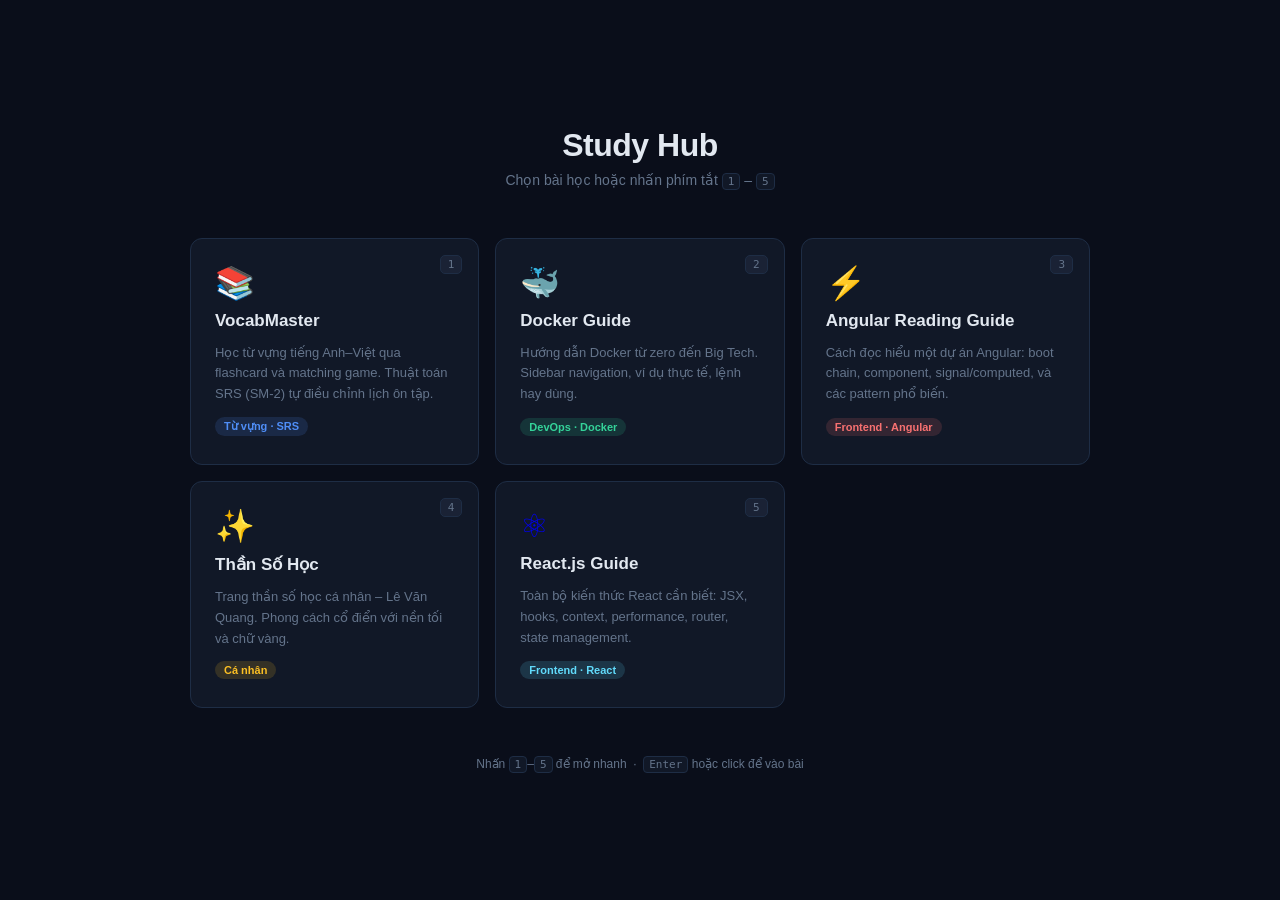
==== index.html @ cdde2947 "Skill folder only" ====
<!DOCTYPE html>
<html lang="vi">
<head>
<meta charset="UTF-8">
<meta name="viewport" content="width=device-width, initial-scale=1.0">
<title>Study Hub</title>
<style>
:root {
  --bg:       #0a0e1a;
  --surface:  #111827;
  --surface2: #1a2235;
  --border:   #1e2d45;
  --text:     #e2e8f0;
  --muted:    #64748b;
  --accent:   #4f8ef7;
  --green:    #34d399;
  --purple:   #a78bfa;
  --gold:     #fbbf24;
  --red:      #f87171;
}

* { box-sizing: border-box; margin: 0; padding: 0; }

body {
  font-family: -apple-system, BlinkMacSystemFont, 'Segoe UI', sans-serif;
  background: var(--bg);
  color: var(--text);
  min-height: 100vh;
  display: flex;
  flex-direction: column;
  align-items: center;
  justify-content: center;
  padding: 40px 20px;
}

header {
  text-align: center;
  margin-bottom: 48px;
}

header h1 {
  font-size: 32px;
  font-weight: 700;
  letter-spacing: -0.5px;
  color: var(--text);
}

header p {
  margin-top: 8px;
  color: var(--muted);
  font-size: 14px;
}

.grid {
  display: grid;
  grid-template-columns: repeat(auto-fit, minmax(260px, 1fr));
  gap: 16px;
  width: 100%;
  max-width: 900px;
}

.card {
  background: var(--surface);
  border: 1px solid var(--border);
  border-radius: 12px;
  padding: 28px 24px;
  cursor: pointer;
  text-decoration: none;
  display: flex;
  flex-direction: column;
  gap: 12px;
  transition: border-color .2s, transform .15s, box-shadow .2s;
  position: relative;
  outline: none;
}

.card:hover, .card:focus {
  border-color: var(--card-color);
  transform: translateY(-3px);
  box-shadow: 0 8px 32px rgba(0,0,0,0.4);
}

.card:active {
  transform: translateY(0);
}

.card-icon {
  font-size: 32px;
  line-height: 1;
}

.card-title {
  font-size: 17px;
  font-weight: 600;
  color: var(--text);
}

.card-desc {
  font-size: 13px;
  color: var(--muted);
  line-height: 1.6;
  flex: 1;
}

.card-key {
  position: absolute;
  top: 16px;
  right: 16px;
  font-size: 11px;
  color: var(--muted);
  background: var(--surface2);
  border: 1px solid var(--border);
  border-radius: 5px;
  padding: 2px 7px;
  font-family: monospace;
}

.card-tag {
  display: inline-block;
  font-size: 11px;
  padding: 3px 9px;
  border-radius: 20px;
  font-weight: 600;
  background: color-mix(in srgb, var(--card-color) 15%, transparent);
  color: var(--card-color);
  width: fit-content;
}

footer {
  margin-top: 48px;
  color: var(--muted);
  font-size: 12px;
  text-align: center;
}

kbd {
  display: inline-block;
  background: var(--surface);
  border: 1px solid var(--border);
  border-radius: 4px;
  padding: 1px 5px;
  font-size: 11px;
  font-family: monospace;
}
</style>
</head>
<body>

<header>
  <h1>Study Hub</h1>
  <p>Chọn bài học hoặc nhấn phím tắt <kbd>1</kbd> – <kbd>5</kbd></p>
</header>

<div class="grid">

  <a class="card" href="vocabmaster.html" style="--card-color: #4f8ef7" tabindex="1" data-key="1">
    <span class="card-key">1</span>
    <div class="card-icon">📚</div>
    <div class="card-title">VocabMaster</div>
    <div class="card-desc">Học từ vựng tiếng Anh–Việt qua flashcard và matching game. Thuật toán SRS (SM-2) tự điều chỉnh lịch ôn tập.</div>
    <span class="card-tag">Từ vựng · SRS</span>
  </a>

  <a class="card" href="docker-guide.html" style="--card-color: #34d399" tabindex="2" data-key="2">
    <span class="card-key">2</span>
    <div class="card-icon">🐳</div>
    <div class="card-title">Docker Guide</div>
    <div class="card-desc">Hướng dẫn Docker từ zero đến Big Tech. Sidebar navigation, ví dụ thực tế, lệnh hay dùng.</div>
    <span class="card-tag">DevOps · Docker</span>
  </a>

  <a class="card" href="angular-reading-guide.html" style="--card-color: #f87171" tabindex="3" data-key="3">
    <span class="card-key">3</span>
    <div class="card-icon">⚡</div>
    <div class="card-title">Angular Reading Guide</div>
    <div class="card-desc">Cách đọc hiểu một dự án Angular: boot chain, component, signal/computed, và các pattern phổ biến.</div>
    <span class="card-tag">Frontend · Angular</span>
  </a>

  <a class="card" href="than-so-hoc-le-van-quang.html" style="--card-color: #fbbf24" tabindex="4" data-key="4">
    <span class="card-key">4</span>
    <div class="card-icon">✨</div>
    <div class="card-title">Thần Số Học</div>
    <div class="card-desc">Trang thần số học cá nhân – Lê Văn Quang. Phong cách cổ điển với nền tối và chữ vàng.</div>
    <span class="card-tag">Cá nhân</span>
  </a>

  <a class="card" href="reactjs-guide.html" style="--card-color: #61dafb" tabindex="5" data-key="5">
    <span class="card-key">5</span>
    <div class="card-icon">⚛</div>
    <div class="card-title">React.js Guide</div>
    <div class="card-desc">Toàn bộ kiến thức React cần biết: JSX, hooks, context, performance, router, state management.</div>
    <span class="card-tag">Frontend · React</span>
  </a>

</div>

<footer>
  Nhấn <kbd>1</kbd>–<kbd>5</kbd> để mở nhanh &nbsp;·&nbsp; <kbd>Enter</kbd> hoặc click để vào bài
</footer>

<script>
document.addEventListener('keydown', e => {
  if (['1','2','3','4','5'].includes(e.key)) {
    const card = document.querySelector(`.card[data-key="${e.key}"]`);
    if (card) card.click();
  }
});
</script>

</body>
</html>
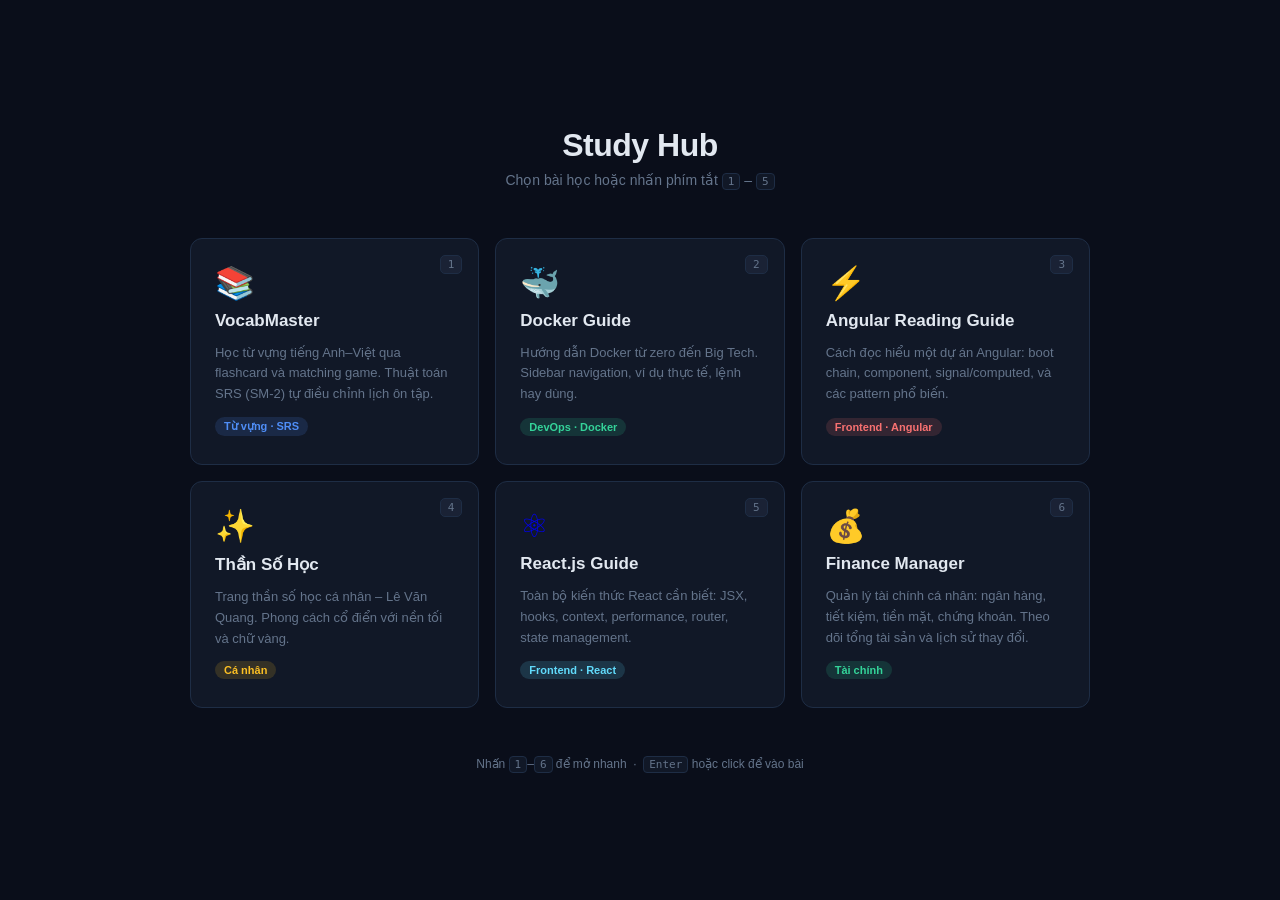
==== commit e694460d: "Add Finance Manager page for tracking bank, savings, cash, and stock balances Includes net worth sum" ====
--- a/index.html
+++ b/index.html
@@ -4,6 +4,7 @@
 <meta charset="UTF-8">
 <meta name="viewport" content="width=device-width, initial-scale=1.0">
 <title>Study Hub</title>
+<link rel="icon" type="image/svg+xml" href="data:image/svg+xml,<svg xmlns='http://www.w3.org/2000/svg' viewBox='0 0 32 32'><rect width='32' height='32' rx='6' fill='%234f8ef7'/><text x='16' y='23' font-size='20' text-anchor='middle' font-family='serif'>🐙</text></svg>">
 <style>
 :root {
   --bg:       #0a0e1a;
@@ -193,15 +194,23 @@
     <span class="card-tag">Frontend · React</span>
   </a>
 
+  <a class="card" href="finance-manager.html" style="--card-color: #34d399" tabindex="6" data-key="6">
+    <span class="card-key">6</span>
+    <div class="card-icon">💰</div>
+    <div class="card-title">Finance Manager</div>
+    <div class="card-desc">Quản lý tài chính cá nhân: ngân hàng, tiết kiệm, tiền mặt, chứng khoán. Theo dõi tổng tài sản và lịch sử thay đổi.</div>
+    <span class="card-tag">Tài chính</span>
+  </a>
+
 </div>
 
 <footer>
-  Nhấn <kbd>1</kbd>–<kbd>5</kbd> để mở nhanh &nbsp;·&nbsp; <kbd>Enter</kbd> hoặc click để vào bài
+  Nhấn <kbd>1</kbd>–<kbd>6</kbd> để mở nhanh &nbsp;·&nbsp; <kbd>Enter</kbd> hoặc click để vào bài
 </footer>
 
 <script>
 document.addEventListener('keydown', e => {
-  if (['1','2','3','4','5'].includes(e.key)) {
+  if (['1','2','3','4','5','6'].includes(e.key)) {
     const card = document.querySelector(`.card[data-key="${e.key}"]`);
     if (card) card.click();
   }
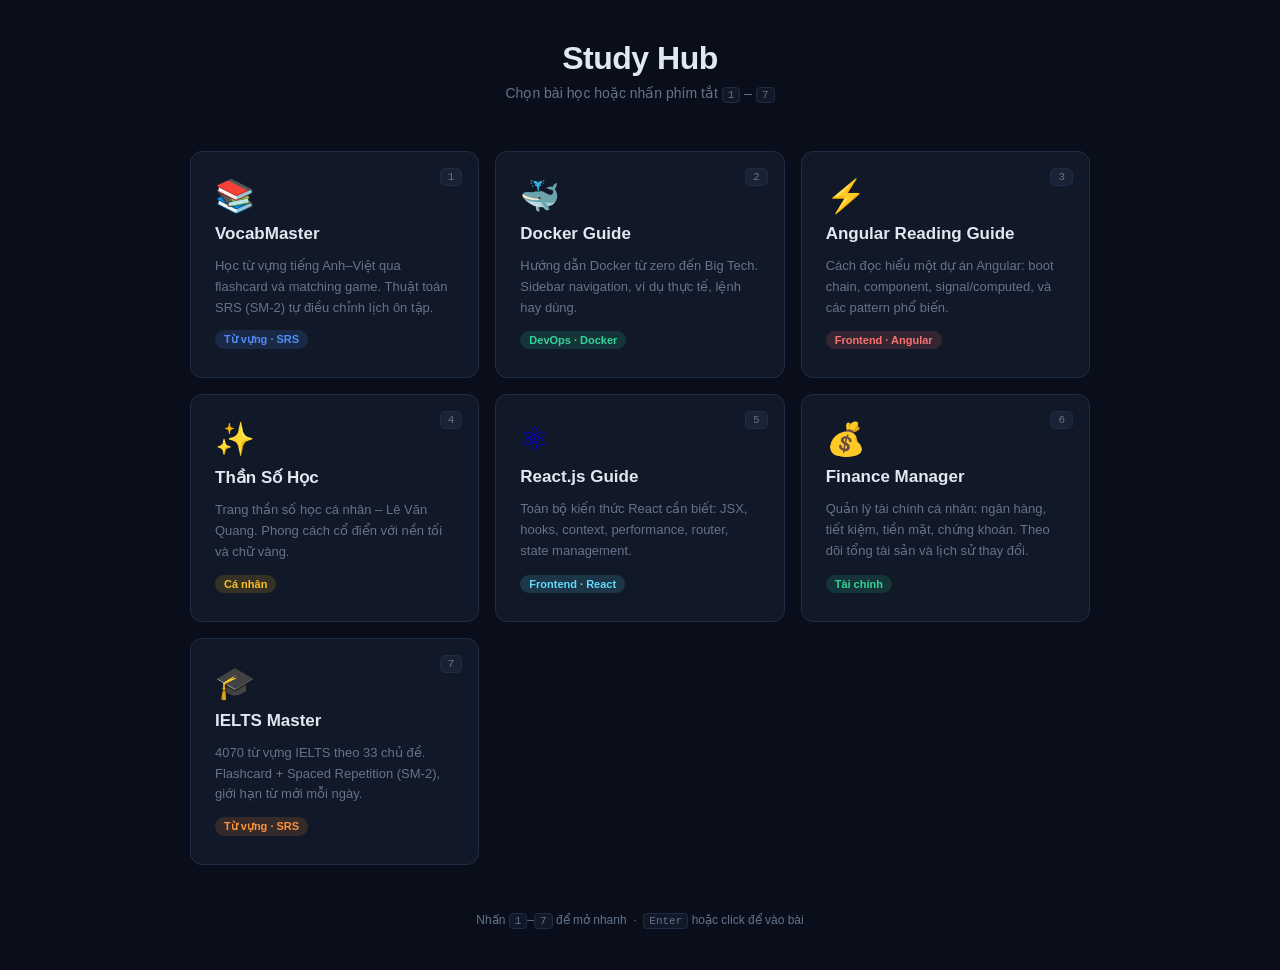
==== commit c7ce07f0: "english" ====
--- a/index.html
+++ b/index.html
@@ -149,7 +149,7 @@
 
 <header>
   <h1>Study Hub</h1>
-  <p>Chọn bài học hoặc nhấn phím tắt <kbd>1</kbd> – <kbd>5</kbd></p>
+  <p>Chọn bài học hoặc nhấn phím tắt <kbd>1</kbd> – <kbd>7</kbd></p>
 </header>
 
 <div class="grid">
@@ -202,15 +202,23 @@
     <span class="card-tag">Tài chính</span>
   </a>
 
+  <a class="card" href="englishmaster.html" style="--card-color: #fb923c" tabindex="7" data-key="7">
+    <span class="card-key">7</span>
+    <div class="card-icon">🎓</div>
+    <div class="card-title">IELTS Master</div>
+    <div class="card-desc">4070 từ vựng IELTS theo 33 chủ đề. Flashcard + Spaced Repetition (SM-2), giới hạn từ mới mỗi ngày.</div>
+    <span class="card-tag">Từ vựng · SRS</span>
+  </a>
+
 </div>
 
 <footer>
-  Nhấn <kbd>1</kbd>–<kbd>6</kbd> để mở nhanh &nbsp;·&nbsp; <kbd>Enter</kbd> hoặc click để vào bài
+  Nhấn <kbd>1</kbd>–<kbd>7</kbd> để mở nhanh &nbsp;·&nbsp; <kbd>Enter</kbd> hoặc click để vào bài
 </footer>
 
 <script>
 document.addEventListener('keydown', e => {
-  if (['1','2','3','4','5','6'].includes(e.key)) {
+  if (['1','2','3','4','5','6','7'].includes(e.key)) {
     const card = document.querySelector(`.card[data-key="${e.key}"]`);
     if (card) card.click();
   }
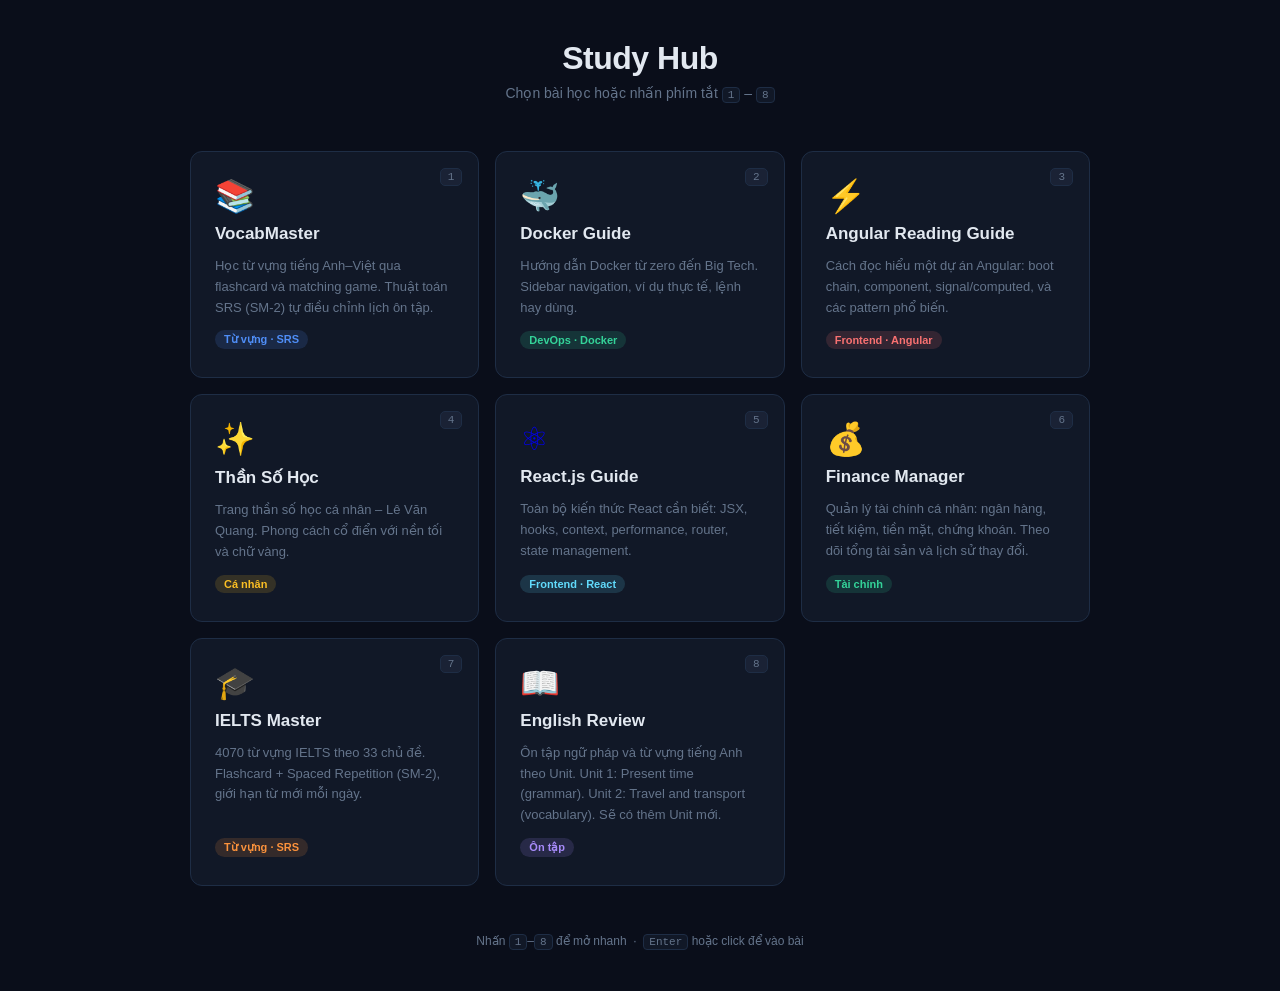
==== commit de41ce1f: "Add English Review hub with Unit 1 (Grammar) and Unit 2 (Vocabulary) Co-Authored-By: Claude Opus 5 <" ====
--- a/index.html
+++ b/index.html
@@ -149,7 +149,7 @@
 
 <header>
   <h1>Study Hub</h1>
-  <p>Chọn bài học hoặc nhấn phím tắt <kbd>1</kbd> – <kbd>7</kbd></p>
+  <p>Chọn bài học hoặc nhấn phím tắt <kbd>1</kbd> – <kbd>8</kbd></p>
 </header>
 
 <div class="grid">
@@ -210,15 +210,23 @@
     <span class="card-tag">Từ vựng · SRS</span>
   </a>
 
+  <a class="card" href="english-review.html" style="--card-color: #a78bfa" tabindex="8" data-key="8">
+    <span class="card-key">8</span>
+    <div class="card-icon">📖</div>
+    <div class="card-title">English Review</div>
+    <div class="card-desc">Ôn tập ngữ pháp và từ vựng tiếng Anh theo Unit. Unit 1: Present time (grammar). Unit 2: Travel and transport (vocabulary). Sẽ có thêm Unit mới.</div>
+    <span class="card-tag">Ôn tập</span>
+  </a>
+
 </div>
 
 <footer>
-  Nhấn <kbd>1</kbd>–<kbd>7</kbd> để mở nhanh &nbsp;·&nbsp; <kbd>Enter</kbd> hoặc click để vào bài
+  Nhấn <kbd>1</kbd>–<kbd>8</kbd> để mở nhanh &nbsp;·&nbsp; <kbd>Enter</kbd> hoặc click để vào bài
 </footer>
 
 <script>
 document.addEventListener('keydown', e => {
-  if (['1','2','3','4','5','6','7'].includes(e.key)) {
+  if (['1','2','3','4','5','6','7','8'].includes(e.key)) {
     const card = document.querySelector(`.card[data-key="${e.key}"]`);
     if (card) card.click();
   }
